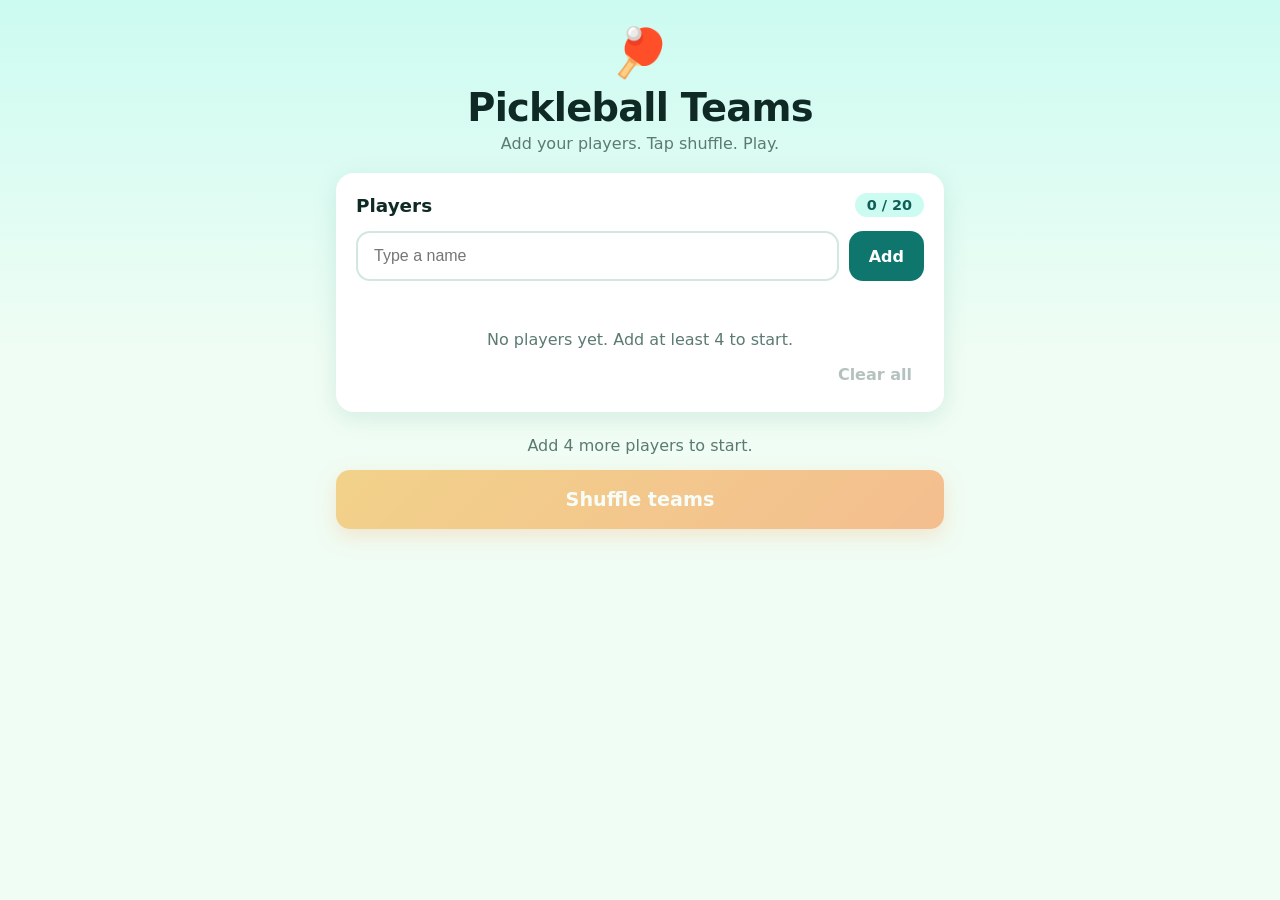
==== index.html @ 1338eb6f "Add Pickleball Team Randomizer website" ====
<!DOCTYPE html>
<html lang="en">
<head>
  <meta charset="UTF-8">
  <meta name="viewport" content="width=device-width, initial-scale=1">
  <meta name="theme-color" content="#0f766e">
  <title>Pickleball Team Randomizer</title>
  <link rel="stylesheet" href="styles.css">
</head>
<body>
  <main class="app">
    <header class="hero">
      <div class="ball" aria-hidden="true">🏓</div>
      <h1>Pickleball Teams</h1>
      <p class="tagline">Add your players. Tap shuffle. Play.</p>
    </header>

    <section class="card" aria-labelledby="players-title">
      <div class="card-head">
        <h2 id="players-title">Players</h2>
        <span id="count" class="count" aria-live="polite">0 / 20</span>
      </div>

      <form id="add-form" class="add-form" autocomplete="off">
        <label for="name-input" class="sr-only">Player name</label>
        <input id="name-input" type="text" maxlength="20" placeholder="Type a name" enterkeyhint="done">
        <button type="submit" id="add-btn" class="btn btn-primary">Add</button>
      </form>
      <p id="message" class="message" role="status" aria-live="polite"></p>

      <ul id="player-list" class="chips" aria-label="Players"></ul>
      <p id="empty" class="empty">No players yet. Add at least 4 to start.</p>

      <div class="row">
        <button type="button" id="clear-btn" class="btn btn-ghost">Clear all</button>
      </div>
    </section>

    <section class="cta">
      <p id="preview" class="preview" aria-live="polite"></p>
      <button type="button" id="shuffle-btn" class="btn btn-big" disabled>Shuffle teams</button>
    </section>

    <section id="results" class="results" aria-live="polite"></section>
  </main>
  <script src="app.js"></script>
</body>
</html>
---- styles.css ----
:root {
  --bg: #f0fdf4;
  --ink: #0f2a24;
  --muted: #5b7a72;
  --card: #ffffff;
  --brand: #0f766e;
  --brand-dark: #115e59;
  --accent: #f59e0b;
  --team-a: #0ea5e9;
  --team-b: #f97316;
  --danger: #dc2626;
  --radius: 18px;
  --shadow: 0 6px 24px rgba(15, 118, 110, .12);
}

* { box-sizing: border-box; }

body {
  margin: 0;
  font-family: system-ui, -apple-system, "Segoe UI", Roboto, sans-serif;
  background: linear-gradient(180deg, #ccfbf1 0%, var(--bg) 40%);
  color: var(--ink);
  min-height: 100vh;
  -webkit-tap-highlight-color: transparent;
}

.app { max-width: 640px; margin: 0 auto; padding: 24px 16px 64px; }
.sr-only { position: absolute; width: 1px; height: 1px; overflow: hidden; clip: rect(0 0 0 0); white-space: nowrap; }

.hero { text-align: center; margin-bottom: 20px; }
.hero h1 { margin: 4px 0; font-size: clamp(1.8rem, 6vw, 2.4rem); letter-spacing: -.02em; }
.tagline { margin: 0; color: var(--muted); }
.ball { font-size: 3rem; display: inline-block; animation: bounce 2.4s ease-in-out infinite; }

@keyframes bounce {
  0%, 100% { transform: translateY(0) rotate(0); }
  50% { transform: translateY(-10px) rotate(12deg); }
}

.card {
  background: var(--card);
  border-radius: var(--radius);
  padding: 20px;
  box-shadow: var(--shadow);
  animation: rise .5s ease both;
}
.card-head { display: flex; justify-content: space-between; align-items: center; }
.card-head h2 { margin: 0; font-size: 1.15rem; }

.count {
  background: #ccfbf1; color: var(--brand-dark);
  padding: 4px 12px; border-radius: 999px;
  font-weight: 700; font-size: .9rem;
  transition: transform .2s ease, background .2s ease;
}
.count.pop { animation: pop .3s ease; }
.count.full { background: #fde68a; color: #92400e; }

.add-form { display: flex; gap: 10px; margin-top: 14px; }
.add-form input {
  flex: 1; min-width: 0;
  font-size: 1rem; padding: 14px 16px;
  border: 2px solid #d1e7e1; border-radius: 14px;
  outline: none; transition: border-color .2s, box-shadow .2s;
}
.add-form input:focus { border-color: var(--brand); box-shadow: 0 0 0 4px rgba(15, 118, 110, .15); }
.add-form input.shake { animation: shake .35s; border-color: var(--danger); }

.btn {
  font: inherit; font-weight: 700; border: 0; cursor: pointer;
  border-radius: 14px; padding: 14px 20px;
  transition: transform .15s ease, box-shadow .2s ease, background .2s ease, opacity .2s;
}
.btn:active:not(:disabled) { transform: scale(.96); }
.btn:disabled { opacity: .45; cursor: not-allowed; }
.btn:focus-visible, .chip button:focus-visible { outline: 3px solid var(--accent); outline-offset: 2px; }
.btn-primary { background: var(--brand); color: #fff; }
.btn-primary:hover:not(:disabled) { background: var(--brand-dark); }
.btn-ghost { background: transparent; color: var(--muted); padding: 8px 12px; }
.btn-ghost:hover:not(:disabled) { color: var(--danger); }

.message { min-height: 1.3em; margin: 8px 2px 0; font-size: .9rem; color: var(--danger); }
.message.ok { color: var(--brand); }

.chips { list-style: none; padding: 0; margin: 8px 0 0; display: flex; flex-wrap: wrap; gap: 8px; }
.chip {
  display: inline-flex; align-items: center; gap: 6px;
  background: #ecfdf5; border: 1px solid #a7f3d0;
  padding: 8px 8px 8px 14px; border-radius: 999px; font-weight: 600;
  animation: pop .3s ease both;
}
.chip.leaving { animation: leave .25s ease forwards; }
.chip button {
  width: 26px; height: 26px; border: 0; border-radius: 50%;
  background: #d1fae5; color: var(--brand-dark); cursor: pointer;
  font-size: 1rem; line-height: 1; transition: background .2s, transform .2s;
}
.chip button:hover { background: #fecaca; color: var(--danger); transform: rotate(90deg); }
.empty { color: var(--muted); text-align: center; margin: 14px 0 0; }
.empty[hidden] { display: none; }
.row { display: flex; justify-content: flex-end; margin-top: 8px; }

.cta { text-align: center; margin: 24px 0; }
.preview { margin: 0 0 12px; color: var(--muted); min-height: 1.4em; }
.btn-big {
  width: 100%; font-size: 1.2rem; padding: 18px;
  background: linear-gradient(135deg, var(--accent), #f97316);
  color: #fff; box-shadow: 0 8px 20px rgba(249, 115, 22, .35);
}
.btn-big:hover:not(:disabled) { box-shadow: 0 10px 26px rgba(249, 115, 22, .45); transform: translateY(-2px); }
.btn-big.spin { animation: wiggle .5s ease; }

.results { display: grid; gap: 14px; }
.match {
  background: var(--card); border-radius: var(--radius);
  padding: 16px; box-shadow: var(--shadow);
  animation: rise .5s ease both;
}
.match h3 { margin: 0 0 10px; font-size: .8rem; text-transform: uppercase; letter-spacing: .08em; color: var(--muted); }
.sides { display: grid; grid-template-columns: 1fr auto 1fr; gap: 10px; align-items: center; }
.side { border-radius: 14px; padding: 12px; text-align: center; font-weight: 700; color: #fff; display: grid; gap: 2px; }
.side.a { background: var(--team-a); }
.side.b { background: var(--team-b); }
.vs { font-weight: 800; color: var(--muted); }
.sit { background: #fef3c7; }
.sit p { margin: 0; font-weight: 600; color: #92400e; }

@media (max-width: 420px) {
  .sides { grid-template-columns: 1fr; }
  .vs { text-align: center; }
}

@keyframes rise { from { opacity: 0; transform: translateY(14px); } to { opacity: 1; transform: none; } }
@keyframes pop { 0% { transform: scale(.6); opacity: 0; } 70% { transform: scale(1.08); } 100% { transform: scale(1); opacity: 1; } }
@keyframes leave { to { transform: scale(.4); opacity: 0; } }
@keyframes shake { 25% { transform: translateX(-6px); } 75% { transform: translateX(6px); } }
@keyframes wiggle { 25% { transform: rotate(-2deg) scale(1.03); } 75% { transform: rotate(2deg) scale(1.03); } }

@media (prefers-reduced-motion: reduce) {
  *, *::before, *::after { animation-duration: .01ms !important; animation-iteration-count: 1 !important; transition-duration: .01ms !important; }
}
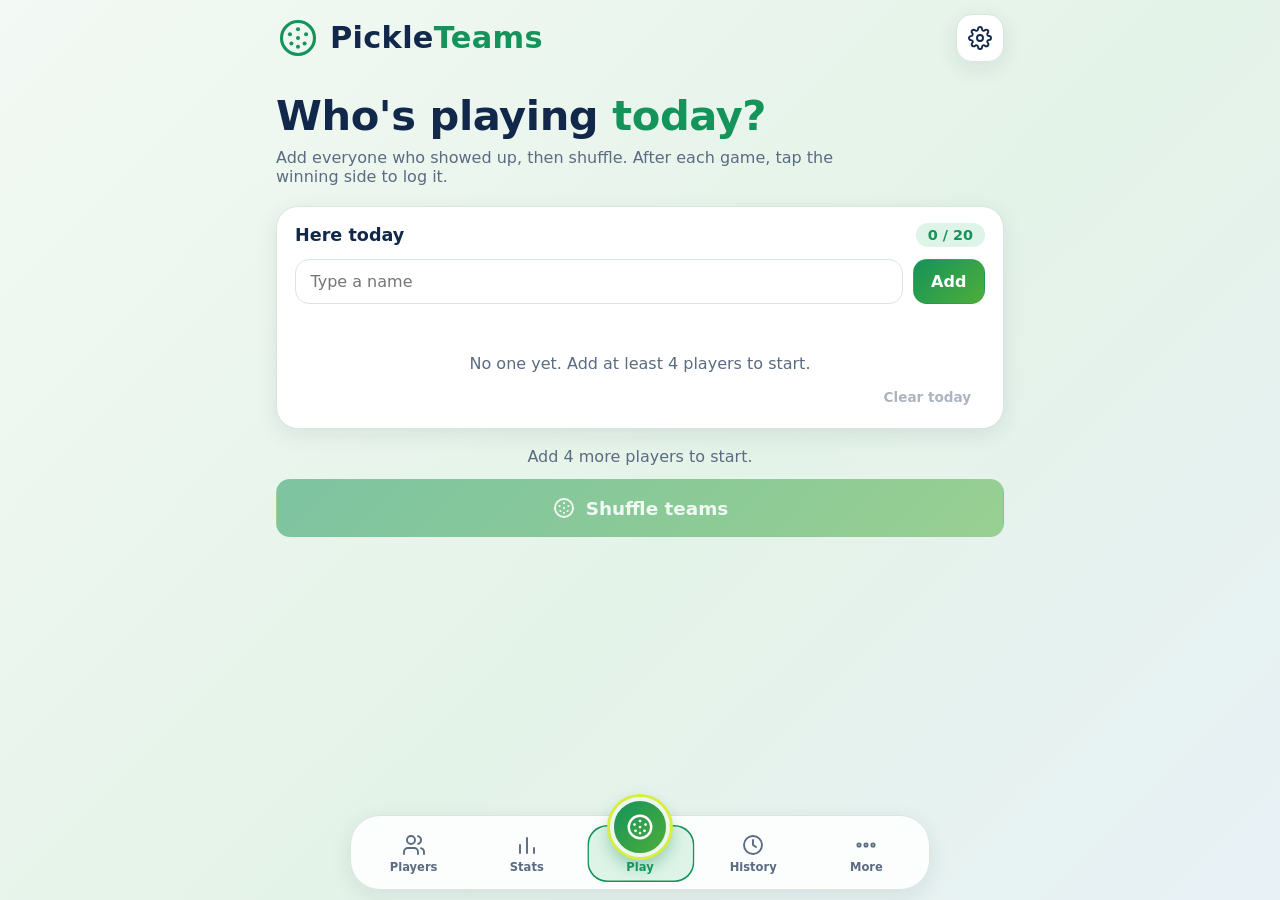
==== commit 4693ec10: "Redesign: OncoScan-style dock with 5 tabs, saved players, win/loss stats and history" ====
--- a/index.html
+++ b/index.html
@@ -1,48 +1,80 @@
-<!DOCTYPE html>
-<html lang="en">
-<head>
-  <meta charset="UTF-8">
-  <meta name="viewport" content="width=device-width, initial-scale=1">
-  <meta name="theme-color" content="#0f766e">
-  <title>Pickleball Team Randomizer</title>
-  <link rel="stylesheet" href="styles.css">
-</head>
-<body>
-  <main class="app">
-    <header class="hero">
-      <div class="ball" aria-hidden="true">🏓</div>
-      <h1>Pickleball Teams</h1>
-      <p class="tagline">Add your players. Tap shuffle. Play.</p>
-    </header>
+<!doctype html><html lang="en"><head>
+<meta charset="utf-8"><meta name="viewport" content="width=device-width,initial-scale=1,viewport-fit=cover">
+<meta name="theme-color" content="#14935a"><title>PickleTeams</title>
+<link rel="stylesheet" href="styles.css"><script src="theme.js"></script>
+<script defer src="store.js"></script><script defer src="app.js"></script>
+</head><body>
+<svg class="sprite" aria-hidden="true" focusable="false"><symbol id="i-ball" viewBox="0 0 24 24"><circle cx="12" cy="12" r="9"/><g fill="currentColor" stroke="none"><circle cx="12" cy="7.2" r="1.1"/><circle cx="7.6" cy="10" r="1.1"/><circle cx="16.4" cy="10" r="1.1"/><circle cx="12" cy="12" r="1.1"/><circle cx="8.4" cy="15" r="1.1"/><circle cx="15.6" cy="15" r="1.1"/><circle cx="12" cy="16.8" r="1.1"/></g></symbol><symbol id="i-users" viewBox="0 0 24 24"><path d="M16 21v-2a4 4 0 0 0-4-4H6a4 4 0 0 0-4 4v2"/><circle cx="9" cy="7" r="4"/><path d="M22 21v-2a4 4 0 0 0-3-3.87M16 3.13a4 4 0 0 1 0 7.75"/></symbol><symbol id="i-chart" viewBox="0 0 24 24"><path d="M5 20v-8M12 20V5M19 20v-5"/></symbol><symbol id="i-clock" viewBox="0 0 24 24"><circle cx="12" cy="12" r="9"/><path d="M12 7v5l3 2"/></symbol><symbol id="i-more" viewBox="0 0 24 24"><circle cx="5" cy="12" r="1.6"/><circle cx="12" cy="12" r="1.6"/><circle cx="19" cy="12" r="1.6"/></symbol><symbol id="i-gear" viewBox="0 0 24 24"><circle cx="12" cy="12" r="3"/><path d="M19.4 15a1.65 1.65 0 0 0 .33 1.82l.06.06a2 2 0 0 1 0 2.83 2 2 0 0 1-2.83 0l-.06-.06a1.65 1.65 0 0 0-1.82-.33 1.65 1.65 0 0 0-1 1.51V21a2 2 0 0 1-2 2 2 2 0 0 1-2-2v-.09A1.65 1.65 0 0 0 9 19.4a1.65 1.65 0 0 0-1.82.33l-.06.06a2 2 0 0 1-2.83 0 2 2 0 0 1 0-2.83l.06-.06a1.65 1.65 0 0 0 .33-1.82 1.65 1.65 0 0 0-1.51-1H3a2 2 0 0 1-2-2 2 2 0 0 1 2-2h.09A1.65 1.65 0 0 0 4.6 9a1.65 1.65 0 0 0-.33-1.82l-.06-.06a2 2 0 0 1 0-2.83 2 2 0 0 1 2.83 0l.06.06a1.65 1.65 0 0 0 1.82.33H9a1.65 1.65 0 0 0 1-1.51V3a2 2 0 0 1 2-2 2 2 0 0 1 2 2v.09a1.65 1.65 0 0 0 1 1.51 1.65 1.65 0 0 0 1.82-.33l.06-.06a2 2 0 0 1 2.83 0 2 2 0 0 1 0 2.83l-.06.06a1.65 1.65 0 0 0-.33 1.82V9a1.65 1.65 0 0 0 1.51 1H21a2 2 0 0 1 2 2 2 2 0 0 1-2 2h-.09a1.65 1.65 0 0 0-1.51 1z"/></symbol></svg>
+<header class="top">
+<a class="brand" href="#play" aria-label="PickleTeams home"><svg class="ico logo" aria-hidden="true"><use href="#i-ball"/></svg><span class="brand-text"><b>Pickle</b><span>Teams</span></span></a>
+<button id="gear" class="iconbtn" type="button" aria-label="Settings" aria-expanded="false" aria-controls="settings"><svg class="ico" aria-hidden="true"><use href="#i-gear"/></svg></button>
+</header>
+<div id="settings" class="popover" hidden><h2>Settings</h2><p class="muted">Appearance</p>
+<div class="seg" role="group" aria-label="Theme"><button type="button" data-theme-choice="light">&#9728;&#65039; Light</button><button type="button" data-theme-choice="dark">&#127769; Dark</button><button type="button" data-theme-choice="auto">&#128250; Auto</button></div></div>
+<main>
 
-    <section class="card" aria-labelledby="players-title">
-      <div class="card-head">
-        <h2 id="players-title">Players</h2>
-        <span id="count" class="count" aria-live="polite">0 / 20</span>
-      </div>
+<section class="view" id="view-play">
+<h1 class="hero">Who's playing <span class="accent">today?</span></h1>
+<p class="lede">Add everyone who showed up, then shuffle. After each game, tap the winning side to log it.</p>
+<div class="panel">
+<div class="card-head"><h2>Here today</h2><span id="count" class="pill" aria-live="polite">0 / 20</span></div>
+<form id="addForm" class="add-form" autocomplete="off"><label for="nameInput" class="sr-only">Player name</label>
+<input id="nameInput" type="text" maxlength="20" placeholder="Type a name" list="awayList" enterkeyhint="done" autocapitalize="words"><datalist id="awayList"></datalist>
+<button id="addBtn" class="btn primary" type="submit">Add</button></form>
+<p id="msg" class="status" role="status" aria-live="polite"></p>
+<ul id="chips" class="chips" aria-label="Players here today"></ul>
+<p id="empty" class="muted empty">No one yet. Add at least 4 players to start.</p>
+<div id="regWrap" hidden><p class="muted hint">Regulars. Tap to add:</p><div id="regulars" class="regs"></div></div>
+<div class="row end"><button id="clearToday" class="btn small ghost" type="button">Clear today</button></div>
+</div>
+<div class="cta"><p id="preview" class="muted" aria-live="polite"></p>
+<button id="shuffle" class="btn primary big-btn" type="button" disabled><svg class="ico" aria-hidden="true"><use href="#i-ball"/></svg><span id="shuffleLbl">Shuffle teams</span></button></div>
+<div id="results" class="results"></div>
+</section>
 
-      <form id="add-form" class="add-form" autocomplete="off">
-        <label for="name-input" class="sr-only">Player name</label>
-        <input id="name-input" type="text" maxlength="20" placeholder="Type a name" enterkeyhint="done">
-        <button type="submit" id="add-btn" class="btn btn-primary">Add</button>
-      </form>
-      <p id="message" class="message" role="status" aria-live="polite"></p>
+<section class="view" id="view-players" hidden>
+<h1 class="page-title">Players</h1>
+<div class="panel">
+<form id="pForm" class="add-form" autocomplete="off"><label for="pName" class="sr-only">New player name</label><input id="pName" type="text" maxlength="20" placeholder="Add a new player" autocapitalize="words"><button class="btn primary" type="submit">Add</button></form>
+<p id="pMsg" class="status" role="status" aria-live="polite"></p>
+<p class="muted hint">Use the switch to mark who is here today. Deleting a player keeps their past games in History.</p>
+<ul id="roster" class="roster"></ul>
+<p id="rosterEmpty" class="muted empty">No players saved yet.</p>
+</div></section>
 
-      <ul id="player-list" class="chips" aria-label="Players"></ul>
-      <p id="empty" class="empty">No players yet. Add at least 4 to start.</p>
+<section class="view" id="view-stats" hidden>
+<h1 class="page-title">Win / loss stats</h1>
+<div class="seg" id="statSeg" role="group" aria-label="Game type"><button type="button" data-f="all" class="on">All</button><button type="button" data-f="doubles">Doubles</button><button type="button" data-f="singles">Singles</button></div>
+<div class="tiles"><div class="tile"><b id="tGames">0</b><span>Games</span></div><div class="tile"><b id="tPlayers">0</b><span>Players</span></div><div class="tile"><b id="tLeader">-</b><span>Leader</span></div></div>
+<div class="panel">
+<label class="field">Sort by<select id="sortBy"><option value="wins">Most wins</option><option value="pct">Win %</option><option value="games">Most games</option></select></label>
+<div id="board" class="scroll"></div>
+<p class="muted hint">Doubles wins count for both partners. Win % needs a few games to mean much.</p>
+</div></section>
 
-      <div class="row">
-        <button type="button" id="clear-btn" class="btn btn-ghost">Clear all</button>
-      </div>
-    </section>
+<section class="view" id="view-history" hidden>
+<h1 class="page-title">History</h1>
+<div class="panel"><div id="histList"></div><p id="histEmpty" class="muted empty">No games logged yet. Tap a winning side on the Play tab.</p></div>
+</section>
 
-    <section class="cta">
-      <p id="preview" class="preview" aria-live="polite"></p>
-      <button type="button" id="shuffle-btn" class="btn btn-big" disabled>Shuffle teams</button>
-    </section>
-
-    <section id="results" class="results" aria-live="polite"></section>
-  </main>
-  <script src="app.js"></script>
-</body>
-</html>
+<section class="view" id="view-more" hidden>
+<h1 class="page-title">More</h1>
+<div class="card"><div class="card-head"><span class="emoji" aria-hidden="true">&#128190;</span><h2>Your data</h2></div>
+<p class="muted">Everything is saved on this device only. Download a backup to move it to another phone or keep it safe.</p>
+<div class="row"><button id="exportBtn" class="btn primary" type="button">Download backup</button><button id="importBtn" class="btn" type="button">Restore backup</button><input id="importFile" type="file" accept="application/json,.json" hidden></div>
+<p id="dataMsg" class="status" role="status" aria-live="polite"></p></div>
+<div class="card"><div class="card-head"><span class="emoji" aria-hidden="true">&#129529;</span><h2>Reset</h2></div>
+<div class="row"><button id="resetStats" class="btn" type="button">Clear game history</button><button id="resetAll" class="btn danger" type="button">Erase everything</button></div></div>
+<div class="card"><div class="card-head"><span class="emoji" aria-hidden="true">&#8505;&#65039;</span><h2>About</h2></div>
+<p class="muted">Groups of 4 play doubles. Two left over play singles. One left over sits out, and the player who has sat out least goes first.</p></div>
+</section>
+</main>
+<div id="toast" class="toast" role="status" aria-live="polite"></div>
+<nav class="dock" aria-label="Main"><span id="dockInd" class="dock-ind" aria-hidden="true"></span>
+<a href="#players" data-tab="players"><svg class="ico" aria-hidden="true"><use href="#i-users"/></svg><span class="lbl">Players</span></a>
+<a href="#stats" data-tab="stats"><svg class="ico" aria-hidden="true"><use href="#i-chart"/></svg><span class="lbl">Stats</span></a>
+<a href="#play" data-tab="play" class="play"><span class="bubble"><svg class="ico" aria-hidden="true"><use href="#i-ball"/></svg></span><span class="lbl">Play</span></a>
+<a href="#history" data-tab="history"><svg class="ico" aria-hidden="true"><use href="#i-clock"/></svg><span class="lbl">History</span></a>
+<a href="#more" data-tab="more"><svg class="ico" aria-hidden="true"><use href="#i-more"/></svg><span class="lbl">More</span></a>
+</nav>
+</body></html>
--- a/styles.css
+++ b/styles.css
@@ -1,141 +1,129 @@
-:root {
-  --bg: #f0fdf4;
-  --ink: #0f2a24;
-  --muted: #5b7a72;
-  --card: #ffffff;
-  --brand: #0f766e;
-  --brand-dark: #115e59;
-  --accent: #f59e0b;
-  --team-a: #0ea5e9;
-  --team-b: #f97316;
-  --danger: #dc2626;
-  --radius: 18px;
-  --shadow: 0 6px 24px rgba(15, 118, 110, .12);
-}
-
-* { box-sizing: border-box; }
-
-body {
-  margin: 0;
-  font-family: system-ui, -apple-system, "Segoe UI", Roboto, sans-serif;
-  background: linear-gradient(180deg, #ccfbf1 0%, var(--bg) 40%);
-  color: var(--ink);
-  min-height: 100vh;
-  -webkit-tap-highlight-color: transparent;
-}
-
-.app { max-width: 640px; margin: 0 auto; padding: 24px 16px 64px; }
-.sr-only { position: absolute; width: 1px; height: 1px; overflow: hidden; clip: rect(0 0 0 0); white-space: nowrap; }
-
-.hero { text-align: center; margin-bottom: 20px; }
-.hero h1 { margin: 4px 0; font-size: clamp(1.8rem, 6vw, 2.4rem); letter-spacing: -.02em; }
-.tagline { margin: 0; color: var(--muted); }
-.ball { font-size: 3rem; display: inline-block; animation: bounce 2.4s ease-in-out infinite; }
-
-@keyframes bounce {
-  0%, 100% { transform: translateY(0) rotate(0); }
-  50% { transform: translateY(-10px) rotate(12deg); }
-}
-
-.card {
-  background: var(--card);
-  border-radius: var(--radius);
-  padding: 20px;
-  box-shadow: var(--shadow);
-  animation: rise .5s ease both;
-}
-.card-head { display: flex; justify-content: space-between; align-items: center; }
-.card-head h2 { margin: 0; font-size: 1.15rem; }
-
-.count {
-  background: #ccfbf1; color: var(--brand-dark);
-  padding: 4px 12px; border-radius: 999px;
-  font-weight: 700; font-size: .9rem;
-  transition: transform .2s ease, background .2s ease;
-}
-.count.pop { animation: pop .3s ease; }
-.count.full { background: #fde68a; color: #92400e; }
-
-.add-form { display: flex; gap: 10px; margin-top: 14px; }
-.add-form input {
-  flex: 1; min-width: 0;
-  font-size: 1rem; padding: 14px 16px;
-  border: 2px solid #d1e7e1; border-radius: 14px;
-  outline: none; transition: border-color .2s, box-shadow .2s;
-}
-.add-form input:focus { border-color: var(--brand); box-shadow: 0 0 0 4px rgba(15, 118, 110, .15); }
-.add-form input.shake { animation: shake .35s; border-color: var(--danger); }
-
-.btn {
-  font: inherit; font-weight: 700; border: 0; cursor: pointer;
-  border-radius: 14px; padding: 14px 20px;
-  transition: transform .15s ease, box-shadow .2s ease, background .2s ease, opacity .2s;
-}
-.btn:active:not(:disabled) { transform: scale(.96); }
-.btn:disabled { opacity: .45; cursor: not-allowed; }
-.btn:focus-visible, .chip button:focus-visible { outline: 3px solid var(--accent); outline-offset: 2px; }
-.btn-primary { background: var(--brand); color: #fff; }
-.btn-primary:hover:not(:disabled) { background: var(--brand-dark); }
-.btn-ghost { background: transparent; color: var(--muted); padding: 8px 12px; }
-.btn-ghost:hover:not(:disabled) { color: var(--danger); }
-
-.message { min-height: 1.3em; margin: 8px 2px 0; font-size: .9rem; color: var(--danger); }
-.message.ok { color: var(--brand); }
-
-.chips { list-style: none; padding: 0; margin: 8px 0 0; display: flex; flex-wrap: wrap; gap: 8px; }
-.chip {
-  display: inline-flex; align-items: center; gap: 6px;
-  background: #ecfdf5; border: 1px solid #a7f3d0;
-  padding: 8px 8px 8px 14px; border-radius: 999px; font-weight: 600;
-  animation: pop .3s ease both;
-}
-.chip.leaving { animation: leave .25s ease forwards; }
-.chip button {
-  width: 26px; height: 26px; border: 0; border-radius: 50%;
-  background: #d1fae5; color: var(--brand-dark); cursor: pointer;
-  font-size: 1rem; line-height: 1; transition: background .2s, transform .2s;
-}
-.chip button:hover { background: #fecaca; color: var(--danger); transform: rotate(90deg); }
-.empty { color: var(--muted); text-align: center; margin: 14px 0 0; }
-.empty[hidden] { display: none; }
-.row { display: flex; justify-content: flex-end; margin-top: 8px; }
-
-.cta { text-align: center; margin: 24px 0; }
-.preview { margin: 0 0 12px; color: var(--muted); min-height: 1.4em; }
-.btn-big {
-  width: 100%; font-size: 1.2rem; padding: 18px;
-  background: linear-gradient(135deg, var(--accent), #f97316);
-  color: #fff; box-shadow: 0 8px 20px rgba(249, 115, 22, .35);
-}
-.btn-big:hover:not(:disabled) { box-shadow: 0 10px 26px rgba(249, 115, 22, .45); transform: translateY(-2px); }
-.btn-big.spin { animation: wiggle .5s ease; }
-
-.results { display: grid; gap: 14px; }
-.match {
-  background: var(--card); border-radius: var(--radius);
-  padding: 16px; box-shadow: var(--shadow);
-  animation: rise .5s ease both;
-}
-.match h3 { margin: 0 0 10px; font-size: .8rem; text-transform: uppercase; letter-spacing: .08em; color: var(--muted); }
-.sides { display: grid; grid-template-columns: 1fr auto 1fr; gap: 10px; align-items: center; }
-.side { border-radius: 14px; padding: 12px; text-align: center; font-weight: 700; color: #fff; display: grid; gap: 2px; }
-.side.a { background: var(--team-a); }
-.side.b { background: var(--team-b); }
-.vs { font-weight: 800; color: var(--muted); }
-.sit { background: #fef3c7; }
-.sit p { margin: 0; font-weight: 600; color: #92400e; }
-
-@media (max-width: 420px) {
-  .sides { grid-template-columns: 1fr; }
-  .vs { text-align: center; }
-}
-
-@keyframes rise { from { opacity: 0; transform: translateY(14px); } to { opacity: 1; transform: none; } }
-@keyframes pop { 0% { transform: scale(.6); opacity: 0; } 70% { transform: scale(1.08); } 100% { transform: scale(1); opacity: 1; } }
-@keyframes leave { to { transform: scale(.4); opacity: 0; } }
-@keyframes shake { 25% { transform: translateX(-6px); } 75% { transform: translateX(6px); } }
-@keyframes wiggle { 25% { transform: rotate(-2deg) scale(1.03); } 75% { transform: rotate(2deg) scale(1.03); } }
-
-@media (prefers-reduced-motion: reduce) {
-  *, *::before, *::after { animation-duration: .01ms !important; animation-iteration-count: 1 !important; transition-duration: .01ms !important; }
-}
+:root{--bg1:#f3f9f4;--bg2:#e4f3e8;--bg3:#e8f1f6;--page:#edf6ef;--card:#fff;--text:#12284a;--muted:#5b6b82;--line:#d9e6de;--brand:#14935a;--brand2:#4fae3a;--brand-soft:#dff4e8;--navy:#12284a;--danger:#b3261e;--ok:#17794a;--warn:#a85f00;--lime:#d7ee3c;--ta:#1d6fb8;--tb:#d9650a;--dock:rgba(255,255,255,.88);--shadow:0 6px 22px rgba(18,40,74,.09);--input:#fff;--head:#eef3f0;--ease:cubic-bezier(.4,.1,.2,1)}
+[data-theme=dark]{--bg1:#08170f;--bg2:#0c2418;--bg3:#08171f;--page:#0a1b12;--card:#12281d;--text:#e8f3ec;--muted:#9fb8aa;--line:#254636;--brand:#3fcf8b;--brand2:#7fd24a;--brand-soft:#123a28;--navy:#e8f3ec;--danger:#ff8a80;--ok:#6fdc9f;--warn:#ffc266;--ta:#2f82cf;--tb:#d9650a;--dock:rgba(14,34,24,.9);--shadow:0 6px 22px rgba(0,0,0,.35);--input:#0d2218;--head:#173526}
+*{box-sizing:border-box}
+html{-webkit-text-size-adjust:100%}
+body{margin:0;font-family:Poppins,'Segoe UI',system-ui,-apple-system,Roboto,sans-serif;color:var(--text);background:linear-gradient(135deg,var(--bg1),var(--bg2) 55%,var(--bg3)) fixed;min-height:100vh;-webkit-tap-highlight-color:transparent}
+.sprite{position:absolute;width:0;height:0;overflow:hidden}
+.sr-only{position:absolute;width:1px;height:1px;overflow:hidden;clip:rect(0 0 0 0);white-space:nowrap}
+.ico{width:24px;height:24px;fill:none;stroke:currentColor;stroke-width:1.9;stroke-linecap:round;stroke-linejoin:round;flex:none}
+h1,h2,h3{margin:0}p{margin:.4rem 0}
+.muted{color:var(--muted)}.hint{font-size:.85rem}
+.top{display:flex;align-items:center;gap:12px;max-width:760px;margin:0 auto;padding:max(14px,env(safe-area-inset-top)) 16px 8px}
+.brand{display:flex;align-items:center;gap:10px;text-decoration:none;color:var(--brand);margin-right:auto}
+.logo{width:44px;height:44px;stroke-width:1.7}
+.brand-text{font-size:1.9rem;font-weight:800;letter-spacing:.01em;line-height:1}
+.brand-text b{color:var(--navy)}.brand-text span{color:var(--brand)}
+.iconbtn{display:grid;place-items:center;width:48px;height:48px;border-radius:16px;border:1px solid var(--line);background:var(--card);color:var(--text);box-shadow:var(--shadow);cursor:pointer}
+.iconbtn .ico{transition:transform .2s var(--ease)}
+@media (hover:hover){.iconbtn:hover .ico{transform:rotate(25deg)}}
+.popover{position:absolute;right:16px;top:76px;z-index:30;width:min(320px,calc(100% - 32px));background:var(--card);border:1px solid var(--line);border-radius:18px;padding:16px;box-shadow:var(--shadow)}
+.popover:not([hidden]){animation:pop .22s var(--ease) both;transform-origin:top right}
+.popover h2{font-size:1.05rem}
+main{max-width:760px;margin:0 auto;padding:0 16px 150px}
+.view[hidden]{display:none}
+.view:not([hidden]){animation:viewIn .3s ease both}
+@keyframes viewIn{from{opacity:0;transform:translateY(10px)}to{opacity:1;transform:none}}
+@keyframes pop{from{opacity:0;transform:scale(.9)}to{opacity:1;transform:none}}
+@keyframes leave{to{opacity:0;transform:scale(.4)}}
+@keyframes shake{25%{transform:translateX(-6px)}75%{transform:translateX(6px)}}
+@keyframes spin{to{transform:rotate(360deg)}}
+@keyframes bob{0%,100%{transform:translateY(0)}50%{transform:translateY(-5px)}}
+.hero{font-size:clamp(1.8rem,6vw,2.6rem);line-height:1.15;margin:22px 0 8px;font-weight:700;letter-spacing:-.01em;color:var(--navy)}
+.hero .accent{color:var(--brand)}
+.lede{color:var(--muted);max-width:560px;margin:0 0 20px}
+.page-title{font-size:1.7rem;margin:14px 0}
+.panel,.card{background:var(--card);border:1px solid var(--line);border-radius:22px;padding:16px 18px;box-shadow:var(--shadow);margin-bottom:14px}
+.card-head{display:flex;align-items:center;gap:12px}.card-head h2{font-size:1.1rem;flex:1}
+.emoji{font-size:1.8rem;line-height:1}
+.pill{background:var(--brand-soft);color:var(--brand);padding:4px 12px;border-radius:999px;font-weight:700;font-size:.9rem}
+.pill.full{background:var(--lime);color:#3a4a00}
+.pill.pop{animation:pop .3s ease}
+.add-form{display:flex;gap:10px;margin-top:12px}
+input[type=text],select{display:block;width:100%;padding:.75rem .9rem;border:1px solid var(--line);border-radius:14px;background:var(--input);color:var(--text);font:inherit;transition:border-color .2s,box-shadow .2s}
+.add-form input{flex:1;min-width:0}
+input:focus,select:focus{outline:3px solid var(--brand);outline-offset:0;border-color:var(--brand)}
+input.shake{animation:shake .35s;border-color:var(--danger)}
+.field{display:block;font-weight:600;font-size:.9rem;margin:.2rem 0 .8rem}.field select{margin-top:6px}
+.btn{padding:.7rem 1.1rem;border-radius:14px;border:1px solid var(--line);background:var(--card);color:var(--text);font:inherit;font-weight:600;cursor:pointer;transition:filter .2s,transform .12s,opacity .2s}
+.btn:active:not(:disabled){transform:scale(.97)}
+.btn:disabled{opacity:.5;cursor:not-allowed}
+.btn.primary{background:linear-gradient(135deg,var(--brand),var(--brand2));border-color:transparent;color:#fff}
+.btn.primary:hover:not(:disabled){filter:brightness(1.07)}
+.btn.danger{color:var(--danger);border-color:var(--danger)}
+.btn.ghost{background:none;border-color:transparent;color:var(--muted)}
+.btn.small{padding:.35rem .8rem;font-size:.85rem;white-space:nowrap}
+.btn:focus-visible,.dock a:focus-visible,.iconbtn:focus-visible,.chip button:focus-visible,.side:focus-visible{outline:3px solid var(--brand);outline-offset:2px}
+.big-btn{width:100%;display:flex;align-items:center;justify-content:center;gap:10px;font-size:1.15rem;padding:1rem}
+.big-btn.spin .ico{animation:spin .6s var(--ease)}
+.row{display:flex;flex-wrap:wrap;gap:10px;align-items:center;margin:.6rem 0}.row.end{justify-content:flex-end;margin-bottom:0}
+.status{min-height:1.4em;font-weight:600;font-size:.9rem;margin:.5rem 2px 0}.status.error{color:var(--danger)}.status.ok{color:var(--ok)}
+.chips,.roster{list-style:none;padding:0;margin:8px 0 0}
+.chips{display:flex;flex-wrap:wrap;gap:8px}
+.chip{display:inline-flex;align-items:center;gap:6px;background:var(--brand-soft);border:1px solid var(--line);padding:6px 6px 6px 14px;border-radius:999px;font-weight:600}
+.chip.new{animation:pop .3s ease both}.chip.leaving{animation:leave .22s ease forwards}
+.chip button{width:28px;height:28px;border:0;border-radius:50%;background:var(--card);color:var(--muted);cursor:pointer;font-size:1.1rem;line-height:1;transition:background .2s,transform .2s,color .2s}
+.chip button:hover{color:var(--danger);transform:rotate(90deg)}
+.empty{text-align:center;margin:14px 0 0}.empty[hidden]{display:none}
+.regs{display:flex;flex-wrap:wrap;gap:8px}
+.reg{font:inherit;font-weight:600;font-size:.9rem;padding:.4rem .8rem;border-radius:999px;border:1px dashed var(--brand);background:none;color:var(--brand);cursor:pointer;transition:background .2s,transform .12s}
+.reg:hover{background:var(--brand-soft)}.reg:active{transform:scale(.95)}
+.cta{margin:18px 0;text-align:center}.cta p{margin:0 0 10px;min-height:1.4em}
+.results{display:grid;gap:14px}
+.match{background:var(--card);border:1px solid var(--line);border-radius:22px;padding:14px 16px;box-shadow:var(--shadow)}
+.match.enter{animation:viewIn .45s ease both}
+.match h3{font-size:.78rem;text-transform:uppercase;letter-spacing:.08em;color:var(--muted);margin-bottom:10px}
+.sides{display:grid;grid-template-columns:1fr auto 1fr;gap:10px;align-items:center}
+.vs{font-weight:800;color:var(--muted)}
+.side{position:relative;display:grid;gap:2px;justify-items:center;min-height:68px;align-content:center;padding:12px 8px;border:0;border-radius:16px;color:#fff;font:inherit;font-weight:700;cursor:pointer;transition:transform .2s var(--ease),opacity .25s,box-shadow .25s}
+.side.a{background:var(--ta)}.side.b{background:var(--tb)}
+.side:active{transform:scale(.97)}
+.side.win{box-shadow:0 0 0 3px var(--lime),0 8px 18px rgba(0,0,0,.2);transform:scale(1.02)}
+.side.lose{opacity:.45}
+.side .tag{font-size:.75rem;font-weight:700;background:var(--lime);color:#2c3a00;border-radius:999px;padding:1px 10px;margin-top:4px;animation:pop .3s ease both}
+.sitcard{background:var(--brand-soft)}
+.sitcard p{margin:0;font-weight:600}
+.tiles{display:grid;grid-template-columns:repeat(3,1fr);gap:10px;margin:0 0 14px}
+.tile{background:var(--card);border:1px solid var(--line);border-radius:18px;padding:12px;text-align:center;box-shadow:var(--shadow);min-width:0}
+.tile b{display:block;font-size:1.4rem;overflow:hidden;text-overflow:ellipsis;white-space:nowrap}.tile span{font-size:.8rem;color:var(--muted)}
+.seg{position:relative;display:flex;gap:6px;background:var(--head);padding:5px;border-radius:16px;margin:.5rem 0 14px}
+.seg button{flex:1;padding:.6rem .5rem;border-radius:12px;border:0;background:transparent;color:var(--text);font:inherit;font-weight:600;cursor:pointer;transition:background .25s,color .25s,box-shadow .25s}
+.seg button.on{background:var(--card);color:var(--brand);box-shadow:var(--shadow)}
+.seg button:focus-visible{outline:3px solid var(--brand)}
+.scroll{overflow:auto;max-height:65vh}
+table{border-collapse:collapse;width:100%;font-size:.92rem}
+th,td{text-align:right;padding:.55rem .4rem;border-bottom:1px solid var(--line)}
+th:nth-child(2),td:nth-child(2){text-align:left;width:100%}
+th{color:var(--muted);font-size:.78rem;text-transform:uppercase;letter-spacing:.05em;position:sticky;top:0;background:var(--card)}
+tbody tr{animation:viewIn .35s ease both}
+td.name{font-weight:700;max-width:30vw;overflow:hidden;text-overflow:ellipsis;white-space:nowrap}
+.bar{display:block;height:5px;border-radius:5px;background:var(--head);margin-top:4px;overflow:hidden}.bar i{display:block;height:100%;background:linear-gradient(90deg,var(--brand),var(--brand2));transition:width .6s var(--ease)}
+.hot{color:var(--ok);font-weight:700}.cold{color:var(--danger);font-weight:700}
+.roster li{display:flex;align-items:center;gap:12px;padding:10px 0;border-bottom:1px solid var(--line);animation:viewIn .3s ease both}
+.roster li:last-child{border-bottom:0}
+.rname{flex:1;min-width:0;font-weight:700;overflow:hidden;text-overflow:ellipsis}.rname small{display:block;font-weight:500;color:var(--muted)}
+.switch{position:relative;display:inline-block;width:50px;height:30px;flex:none}
+.switch input{position:absolute;opacity:0;inset:0;width:100%;height:100%;margin:0;cursor:pointer;z-index:1}
+.slider{position:absolute;inset:0;border-radius:999px;background:var(--head);border:1px solid var(--line);transition:background .25s}
+.slider::after{content:'';position:absolute;top:3px;left:3px;width:22px;height:22px;border-radius:50%;background:#fff;box-shadow:0 1px 4px rgba(0,0,0,.3);transition:transform .28s var(--ease)}
+.switch input:checked+.slider{background:var(--brand)}.switch input:checked+.slider::after{transform:translateX(20px)}
+.switch input:focus-visible+.slider{outline:3px solid var(--brand);outline-offset:2px}
+.day{font-size:.8rem;font-weight:700;text-transform:uppercase;letter-spacing:.06em;color:var(--muted);margin:14px 0 4px}.day:first-child{margin-top:0}
+.game{display:flex;align-items:center;gap:10px;padding:10px 0;border-bottom:1px solid var(--line);animation:viewIn .3s ease both}
+.game .txt{flex:1;min-width:0;overflow-wrap:anywhere}.game small{display:block;color:var(--muted)}
+.game .w{font-weight:700;color:var(--ok)}
+.game button{width:34px;height:34px;border-radius:50%;border:1px solid var(--line);background:var(--card);color:var(--muted);cursor:pointer;font-size:1.1rem;flex:none;transition:color .2s,border-color .2s}
+.game button:hover{color:var(--danger);border-color:var(--danger)}
+.toast{position:fixed;left:50%;bottom:112px;transform:translateX(-50%) translateY(8px);max-width:min(520px,92vw);background:var(--navy);color:var(--page);padding:.7rem 1rem;border-radius:14px;font-weight:600;opacity:0;pointer-events:none;transition:opacity .25s,transform .25s var(--ease);z-index:40}
+.toast.show{opacity:1;transform:translateX(-50%)}.toast.error{background:var(--danger);color:#fff}
+.dock{position:fixed;left:50%;bottom:calc(10px + env(safe-area-inset-bottom));transform:translateX(-50%);width:min(580px,calc(100% - 20px));display:grid;grid-template-columns:repeat(5,1fr);align-items:end;background:var(--dock);-webkit-backdrop-filter:blur(14px);backdrop-filter:blur(14px);border:1px solid var(--line);border-radius:30px;box-shadow:var(--shadow);padding:8px 6px;z-index:20}
+.dock-ind{position:absolute;left:0;top:0;width:0;height:0;border-radius:20px;background:var(--brand-soft);box-shadow:inset 0 0 0 1.5px var(--brand);opacity:0;pointer-events:none;z-index:-1}
+.dock-ind.on{opacity:1}
+.dock-ind.anim{transition:transform .34s var(--ease),width .34s var(--ease),height .34s var(--ease),opacity .2s}
+.dock a{display:flex;flex-direction:column;align-items:center;gap:3px;padding:7px 4px;margin:0 3px;border-radius:20px;color:var(--muted);text-decoration:none;font-size:.72rem;font-weight:700;transition:color .25s}
+.dock a[aria-current=page]{color:var(--brand)}
+.dock .play{color:var(--text)}.dock .play[aria-current=page]{color:var(--brand)}
+.dock .play .bubble{display:grid;place-items:center;width:60px;height:60px;margin-top:-34px;border-radius:50%;background:linear-gradient(135deg,var(--brand),var(--brand2));color:#fff;border:4px solid var(--page);box-shadow:0 8px 18px rgba(20,147,90,.45);transition:box-shadow .3s,transform .3s var(--ease)}
+.dock .play .bubble .ico{width:30px;height:30px}
+.dock .play[aria-current=page] .bubble{box-shadow:0 0 0 3px var(--lime),0 8px 18px rgba(20,147,90,.45);animation:bob 2.6s ease-in-out infinite}
+@media(max-width:420px){.sides{grid-template-columns:1fr}.vs{text-align:center}.brand-text{font-size:1.6rem}.logo{width:38px;height:38px}}
+@media(prefers-reduced-motion:reduce){*,*::before,*::after{transition:none!important;animation:none!important}}
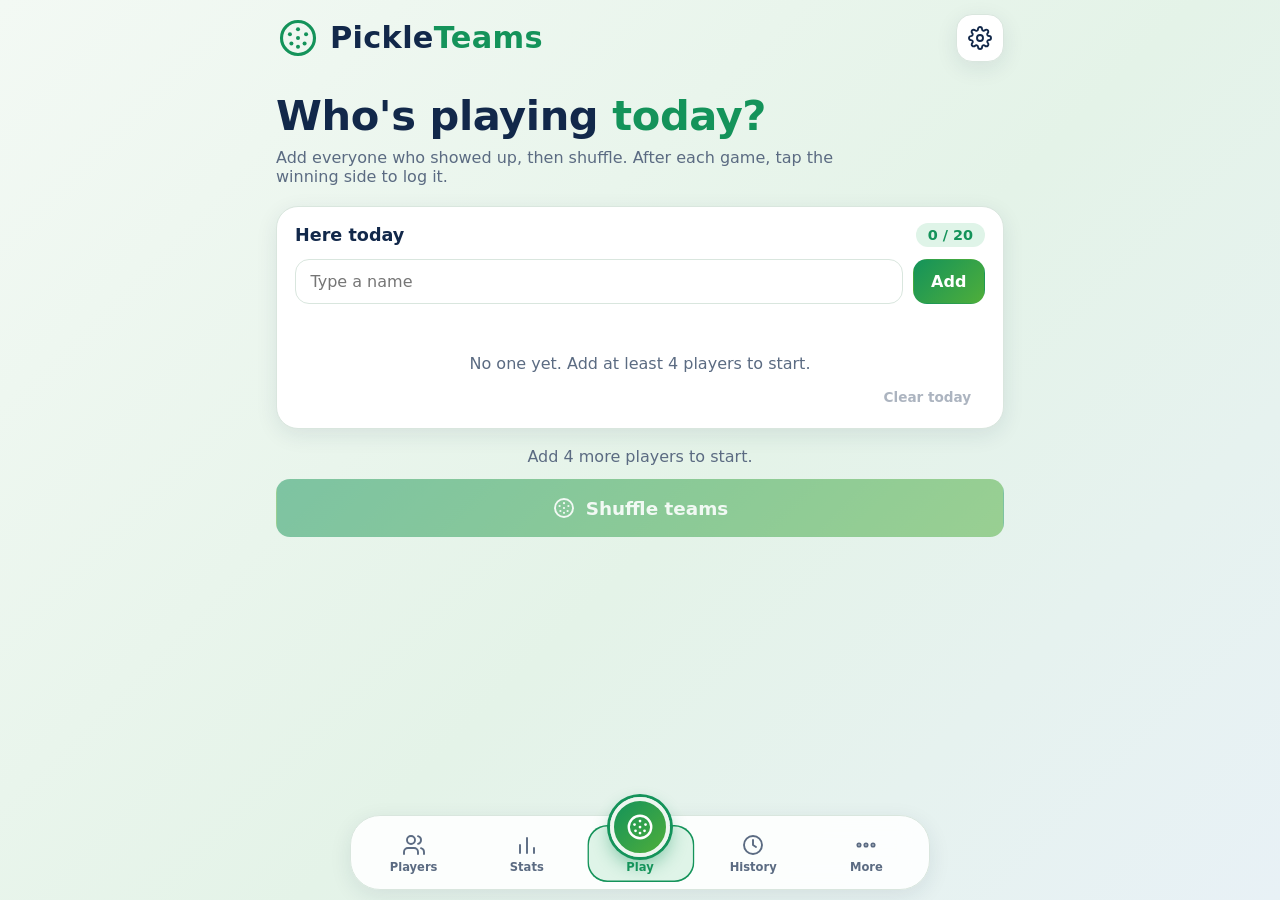
==== commit c0be3441: "v1.1: softer Play button ring, Win / Loss Stats title, gear rotates 180 degrees" ====
--- a/index.html
+++ b/index.html
@@ -43,7 +43,7 @@
 </div></section>
 
 <section class="view" id="view-stats" hidden>
-<h1 class="page-title">Win / loss stats</h1>
+<h1 class="page-title">Win / Loss Stats</h1>
 <div class="seg" id="statSeg" role="group" aria-label="Game type"><button type="button" data-f="all" class="on">All</button><button type="button" data-f="doubles">Doubles</button><button type="button" data-f="singles">Singles</button></div>
 <div class="tiles"><div class="tile"><b id="tGames">0</b><span>Games</span></div><div class="tile"><b id="tPlayers">0</b><span>Players</span></div><div class="tile"><b id="tLeader">-</b><span>Leader</span></div></div>
 <div class="panel">
--- a/styles.css
+++ b/styles.css
@@ -14,8 +14,9 @@
 .brand-text{font-size:1.9rem;font-weight:800;letter-spacing:.01em;line-height:1}
 .brand-text b{color:var(--navy)}.brand-text span{color:var(--brand)}
 .iconbtn{display:grid;place-items:center;width:48px;height:48px;border-radius:16px;border:1px solid var(--line);background:var(--card);color:var(--text);box-shadow:var(--shadow);cursor:pointer}
-.iconbtn .ico{transition:transform .2s var(--ease)}
+.iconbtn .ico{transition:transform .4s var(--ease)}
 @media (hover:hover){.iconbtn:hover .ico{transform:rotate(25deg)}}
+.iconbtn[aria-expanded=true] .ico{transform:rotate(180deg)}
 .popover{position:absolute;right:16px;top:76px;z-index:30;width:min(320px,calc(100% - 32px));background:var(--card);border:1px solid var(--line);border-radius:18px;padding:16px;box-shadow:var(--shadow)}
 .popover:not([hidden]){animation:pop .22s var(--ease) both;transform-origin:top right}
 .popover h2{font-size:1.05rem}
@@ -124,6 +125,6 @@
 .dock .play{color:var(--text)}.dock .play[aria-current=page]{color:var(--brand)}
 .dock .play .bubble{display:grid;place-items:center;width:60px;height:60px;margin-top:-34px;border-radius:50%;background:linear-gradient(135deg,var(--brand),var(--brand2));color:#fff;border:4px solid var(--page);box-shadow:0 8px 18px rgba(20,147,90,.45);transition:box-shadow .3s,transform .3s var(--ease)}
 .dock .play .bubble .ico{width:30px;height:30px}
-.dock .play[aria-current=page] .bubble{box-shadow:0 0 0 3px var(--lime),0 8px 18px rgba(20,147,90,.45);animation:bob 2.6s ease-in-out infinite}
+.dock .play[aria-current=page] .bubble{box-shadow:0 0 0 3px var(--brand),0 8px 18px rgba(20,147,90,.45);animation:bob 2.6s ease-in-out infinite}
 @media(max-width:420px){.sides{grid-template-columns:1fr}.vs{text-align:center}.brand-text{font-size:1.6rem}.logo{width:38px;height:38px}}
 @media(prefers-reduced-motion:reduce){*,*::before,*::after{transition:none!important;animation:none!important}}
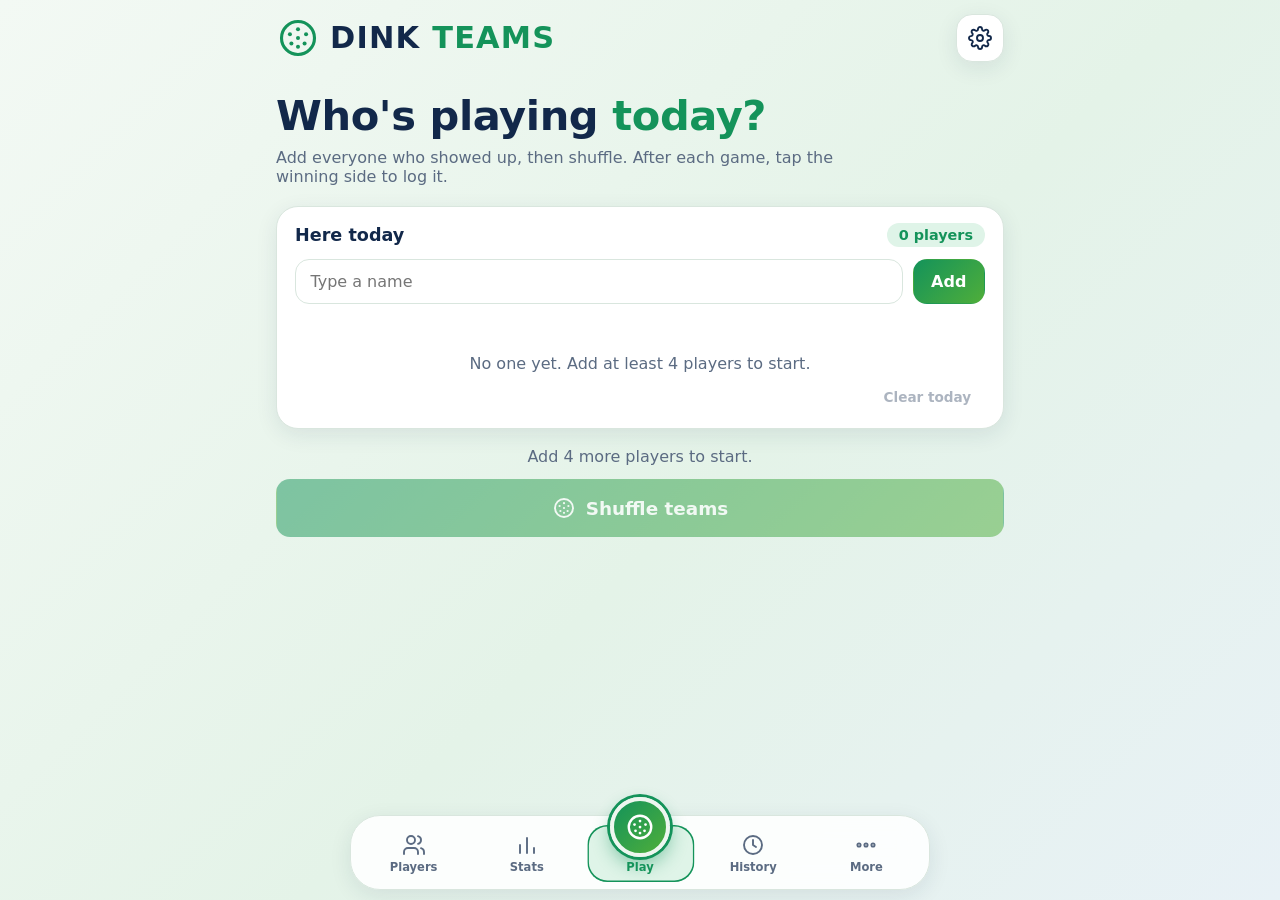
==== commit d7441c29: "v1.1: bouncing ball on Play tab and Shuffle, DINK TEAMS header, remove 20-player cap" ====
--- a/index.html
+++ b/index.html
@@ -1,12 +1,12 @@
 <!doctype html><html lang="en"><head>
 <meta charset="utf-8"><meta name="viewport" content="width=device-width,initial-scale=1,viewport-fit=cover">
-<meta name="theme-color" content="#14935a"><title>PickleTeams</title>
+<meta name="theme-color" content="#14935a"><title>DINK TEAMS</title>
 <link rel="stylesheet" href="styles.css"><script src="theme.js"></script>
 <script defer src="store.js"></script><script defer src="app.js"></script>
 </head><body>
 <svg class="sprite" aria-hidden="true" focusable="false"><symbol id="i-ball" viewBox="0 0 24 24"><circle cx="12" cy="12" r="9"/><g fill="currentColor" stroke="none"><circle cx="12" cy="7.2" r="1.1"/><circle cx="7.6" cy="10" r="1.1"/><circle cx="16.4" cy="10" r="1.1"/><circle cx="12" cy="12" r="1.1"/><circle cx="8.4" cy="15" r="1.1"/><circle cx="15.6" cy="15" r="1.1"/><circle cx="12" cy="16.8" r="1.1"/></g></symbol><symbol id="i-users" viewBox="0 0 24 24"><path d="M16 21v-2a4 4 0 0 0-4-4H6a4 4 0 0 0-4 4v2"/><circle cx="9" cy="7" r="4"/><path d="M22 21v-2a4 4 0 0 0-3-3.87M16 3.13a4 4 0 0 1 0 7.75"/></symbol><symbol id="i-chart" viewBox="0 0 24 24"><path d="M5 20v-8M12 20V5M19 20v-5"/></symbol><symbol id="i-clock" viewBox="0 0 24 24"><circle cx="12" cy="12" r="9"/><path d="M12 7v5l3 2"/></symbol><symbol id="i-more" viewBox="0 0 24 24"><circle cx="5" cy="12" r="1.6"/><circle cx="12" cy="12" r="1.6"/><circle cx="19" cy="12" r="1.6"/></symbol><symbol id="i-gear" viewBox="0 0 24 24"><circle cx="12" cy="12" r="3"/><path d="M19.4 15a1.65 1.65 0 0 0 .33 1.82l.06.06a2 2 0 0 1 0 2.83 2 2 0 0 1-2.83 0l-.06-.06a1.65 1.65 0 0 0-1.82-.33 1.65 1.65 0 0 0-1 1.51V21a2 2 0 0 1-2 2 2 2 0 0 1-2-2v-.09A1.65 1.65 0 0 0 9 19.4a1.65 1.65 0 0 0-1.82.33l-.06.06a2 2 0 0 1-2.83 0 2 2 0 0 1 0-2.83l.06-.06a1.65 1.65 0 0 0 .33-1.82 1.65 1.65 0 0 0-1.51-1H3a2 2 0 0 1-2-2 2 2 0 0 1 2-2h.09A1.65 1.65 0 0 0 4.6 9a1.65 1.65 0 0 0-.33-1.82l-.06-.06a2 2 0 0 1 0-2.83 2 2 0 0 1 2.83 0l.06.06a1.65 1.65 0 0 0 1.82.33H9a1.65 1.65 0 0 0 1-1.51V3a2 2 0 0 1 2-2 2 2 0 0 1 2 2v.09a1.65 1.65 0 0 0 1 1.51 1.65 1.65 0 0 0 1.82-.33l.06-.06a2 2 0 0 1 2.83 0 2 2 0 0 1 0 2.83l-.06.06a1.65 1.65 0 0 0-.33 1.82V9a1.65 1.65 0 0 0 1.51 1H21a2 2 0 0 1 2 2 2 2 0 0 1-2 2h-.09a1.65 1.65 0 0 0-1.51 1z"/></symbol></svg>
 <header class="top">
-<a class="brand" href="#play" aria-label="PickleTeams home"><svg class="ico logo" aria-hidden="true"><use href="#i-ball"/></svg><span class="brand-text"><b>Pickle</b><span>Teams</span></span></a>
+<a class="brand" href="#play" aria-label="DINK TEAMS home"><svg class="ico logo" aria-hidden="true"><use href="#i-ball"/></svg><span class="brand-text"><b>DINK</b> <span>TEAMS</span></span></a>
 <button id="gear" class="iconbtn" type="button" aria-label="Settings" aria-expanded="false" aria-controls="settings"><svg class="ico" aria-hidden="true"><use href="#i-gear"/></svg></button>
 </header>
 <div id="settings" class="popover" hidden><h2>Settings</h2><p class="muted">Appearance</p>
@@ -17,7 +17,7 @@
 <h1 class="hero">Who's playing <span class="accent">today?</span></h1>
 <p class="lede">Add everyone who showed up, then shuffle. After each game, tap the winning side to log it.</p>
 <div class="panel">
-<div class="card-head"><h2>Here today</h2><span id="count" class="pill" aria-live="polite">0 / 20</span></div>
+<div class="card-head"><h2>Here today</h2><span id="count" class="pill" aria-live="polite">0 players</span></div>
 <form id="addForm" class="add-form" autocomplete="off"><label for="nameInput" class="sr-only">Player name</label>
 <input id="nameInput" type="text" maxlength="20" placeholder="Type a name" list="awayList" enterkeyhint="done" autocapitalize="words"><datalist id="awayList"></datalist>
 <button id="addBtn" class="btn primary" type="submit">Add</button></form>
--- a/styles.css
+++ b/styles.css
@@ -11,7 +11,7 @@
 .top{display:flex;align-items:center;gap:12px;max-width:760px;margin:0 auto;padding:max(14px,env(safe-area-inset-top)) 16px 8px}
 .brand{display:flex;align-items:center;gap:10px;text-decoration:none;color:var(--brand);margin-right:auto}
 .logo{width:44px;height:44px;stroke-width:1.7}
-.brand-text{font-size:1.9rem;font-weight:800;letter-spacing:.01em;line-height:1}
+.brand-text{font-size:1.9rem;font-weight:800;letter-spacing:.04em;line-height:1}
 .brand-text b{color:var(--navy)}.brand-text span{color:var(--brand)}
 .iconbtn{display:grid;place-items:center;width:48px;height:48px;border-radius:16px;border:1px solid var(--line);background:var(--card);color:var(--text);box-shadow:var(--shadow);cursor:pointer}
 .iconbtn .ico{transition:transform .4s var(--ease)}
@@ -27,8 +27,9 @@
 @keyframes pop{from{opacity:0;transform:scale(.9)}to{opacity:1;transform:none}}
 @keyframes leave{to{opacity:0;transform:scale(.4)}}
 @keyframes shake{25%{transform:translateX(-6px)}75%{transform:translateX(6px)}}
-@keyframes spin{to{transform:rotate(360deg)}}
 @keyframes bob{0%,100%{transform:translateY(0)}50%{transform:translateY(-5px)}}
+@keyframes ballDock{0%{transform:translate(0,0) rotate(0)}18%{transform:translate(-9px,-9px) rotate(-90deg)}38%{transform:translate(9px,5px) rotate(120deg)}58%{transform:translate(-6px,8px) rotate(-100deg)}78%{transform:translate(6px,-5px) rotate(60deg)}100%{transform:translate(0,0) rotate(0)}}
+@keyframes ballPill{0%{transform:translate(0,0) rotate(0)}15%{transform:translate(-40px,-12px) rotate(-120deg)}35%{transform:translate(36px,9px) rotate(140deg)}55%{transform:translate(-24px,11px) rotate(-160deg)}75%{transform:translate(24px,-8px) rotate(90deg)}100%{transform:translate(0,0) rotate(0)}}
 .hero{font-size:clamp(1.8rem,6vw,2.6rem);line-height:1.15;margin:22px 0 8px;font-weight:700;letter-spacing:-.01em;color:var(--navy)}
 .hero .accent{color:var(--brand)}
 .lede{color:var(--muted);max-width:560px;margin:0 0 20px}
@@ -37,7 +38,6 @@
 .card-head{display:flex;align-items:center;gap:12px}.card-head h2{font-size:1.1rem;flex:1}
 .emoji{font-size:1.8rem;line-height:1}
 .pill{background:var(--brand-soft);color:var(--brand);padding:4px 12px;border-radius:999px;font-weight:700;font-size:.9rem}
-.pill.full{background:var(--lime);color:#3a4a00}
 .pill.pop{animation:pop .3s ease}
 .add-form{display:flex;gap:10px;margin-top:12px}
 input[type=text],select{display:block;width:100%;padding:.75rem .9rem;border:1px solid var(--line);border-radius:14px;background:var(--input);color:var(--text);font:inherit;transition:border-color .2s,box-shadow .2s}
@@ -55,7 +55,7 @@
 .btn.small{padding:.35rem .8rem;font-size:.85rem;white-space:nowrap}
 .btn:focus-visible,.dock a:focus-visible,.iconbtn:focus-visible,.chip button:focus-visible,.side:focus-visible{outline:3px solid var(--brand);outline-offset:2px}
 .big-btn{width:100%;display:flex;align-items:center;justify-content:center;gap:10px;font-size:1.15rem;padding:1rem}
-.big-btn.spin .ico{animation:spin .6s var(--ease)}
+.big-btn.bounce .ico{animation:ballPill .65s ease-in-out;will-change:transform}
 .row{display:flex;flex-wrap:wrap;gap:10px;align-items:center;margin:.6rem 0}.row.end{justify-content:flex-end;margin-bottom:0}
 .status{min-height:1.4em;font-weight:600;font-size:.9rem;margin:.5rem 2px 0}.status.error{color:var(--danger)}.status.ok{color:var(--ok)}
 .chips,.roster{list-style:none;padding:0;margin:8px 0 0}
@@ -125,6 +125,7 @@
 .dock .play{color:var(--text)}.dock .play[aria-current=page]{color:var(--brand)}
 .dock .play .bubble{display:grid;place-items:center;width:60px;height:60px;margin-top:-34px;border-radius:50%;background:linear-gradient(135deg,var(--brand),var(--brand2));color:#fff;border:4px solid var(--page);box-shadow:0 8px 18px rgba(20,147,90,.45);transition:box-shadow .3s,transform .3s var(--ease)}
 .dock .play .bubble .ico{width:30px;height:30px}
+.dock .play .bubble.bounce .ico{animation:ballDock .55s ease-in-out;will-change:transform}
 .dock .play[aria-current=page] .bubble{box-shadow:0 0 0 3px var(--brand),0 8px 18px rgba(20,147,90,.45);animation:bob 2.6s ease-in-out infinite}
 @media(max-width:420px){.sides{grid-template-columns:1fr}.vs{text-align:center}.brand-text{font-size:1.6rem}.logo{width:38px;height:38px}}
 @media(prefers-reduced-motion:reduce){*,*::before,*::after{transition:none!important;animation:none!important}}
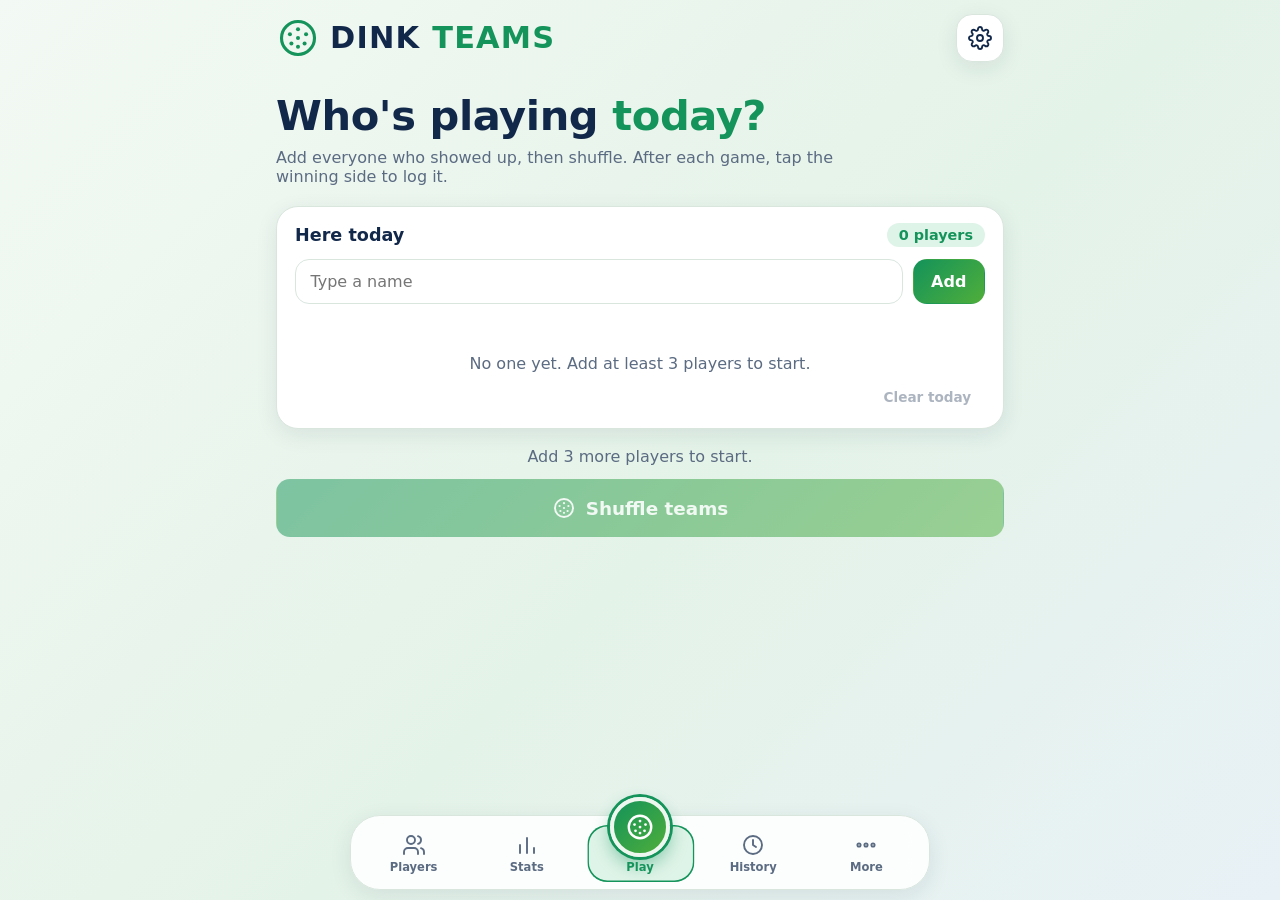
==== commit cb23ee81: "v1.1: random wall-bounce ball paths across the whole button, allow shuffle with 3 players" ====
--- a/index.html
+++ b/index.html
@@ -23,7 +23,7 @@
 <button id="addBtn" class="btn primary" type="submit">Add</button></form>
 <p id="msg" class="status" role="status" aria-live="polite"></p>
 <ul id="chips" class="chips" aria-label="Players here today"></ul>
-<p id="empty" class="muted empty">No one yet. Add at least 4 players to start.</p>
+<p id="empty" class="muted empty">No one yet. Add at least 3 players to start.</p>
 <div id="regWrap" hidden><p class="muted hint">Regulars. Tap to add:</p><div id="regulars" class="regs"></div></div>
 <div class="row end"><button id="clearToday" class="btn small ghost" type="button">Clear today</button></div>
 </div>
--- a/styles.css
+++ b/styles.css
@@ -28,8 +28,6 @@
 @keyframes leave{to{opacity:0;transform:scale(.4)}}
 @keyframes shake{25%{transform:translateX(-6px)}75%{transform:translateX(6px)}}
 @keyframes bob{0%,100%{transform:translateY(0)}50%{transform:translateY(-5px)}}
-@keyframes ballDock{0%{transform:translate(0,0) rotate(0)}18%{transform:translate(-9px,-9px) rotate(-90deg)}38%{transform:translate(9px,5px) rotate(120deg)}58%{transform:translate(-6px,8px) rotate(-100deg)}78%{transform:translate(6px,-5px) rotate(60deg)}100%{transform:translate(0,0) rotate(0)}}
-@keyframes ballPill{0%{transform:translate(0,0) rotate(0)}15%{transform:translate(-40px,-12px) rotate(-120deg)}35%{transform:translate(36px,9px) rotate(140deg)}55%{transform:translate(-24px,11px) rotate(-160deg)}75%{transform:translate(24px,-8px) rotate(90deg)}100%{transform:translate(0,0) rotate(0)}}
 .hero{font-size:clamp(1.8rem,6vw,2.6rem);line-height:1.15;margin:22px 0 8px;font-weight:700;letter-spacing:-.01em;color:var(--navy)}
 .hero .accent{color:var(--brand)}
 .lede{color:var(--muted);max-width:560px;margin:0 0 20px}
@@ -55,7 +53,7 @@
 .btn.small{padding:.35rem .8rem;font-size:.85rem;white-space:nowrap}
 .btn:focus-visible,.dock a:focus-visible,.iconbtn:focus-visible,.chip button:focus-visible,.side:focus-visible{outline:3px solid var(--brand);outline-offset:2px}
 .big-btn{width:100%;display:flex;align-items:center;justify-content:center;gap:10px;font-size:1.15rem;padding:1rem}
-.big-btn.bounce .ico{animation:ballPill .65s ease-in-out;will-change:transform}
+.big-btn .ico{position:relative;z-index:1}
 .row{display:flex;flex-wrap:wrap;gap:10px;align-items:center;margin:.6rem 0}.row.end{justify-content:flex-end;margin-bottom:0}
 .status{min-height:1.4em;font-weight:600;font-size:.9rem;margin:.5rem 2px 0}.status.error{color:var(--danger)}.status.ok{color:var(--ok)}
 .chips,.roster{list-style:none;padding:0;margin:8px 0 0}
@@ -125,7 +123,6 @@
 .dock .play{color:var(--text)}.dock .play[aria-current=page]{color:var(--brand)}
 .dock .play .bubble{display:grid;place-items:center;width:60px;height:60px;margin-top:-34px;border-radius:50%;background:linear-gradient(135deg,var(--brand),var(--brand2));color:#fff;border:4px solid var(--page);box-shadow:0 8px 18px rgba(20,147,90,.45);transition:box-shadow .3s,transform .3s var(--ease)}
 .dock .play .bubble .ico{width:30px;height:30px}
-.dock .play .bubble.bounce .ico{animation:ballDock .55s ease-in-out;will-change:transform}
 .dock .play[aria-current=page] .bubble{box-shadow:0 0 0 3px var(--brand),0 8px 18px rgba(20,147,90,.45);animation:bob 2.6s ease-in-out infinite}
 @media(max-width:420px){.sides{grid-template-columns:1fr}.vs{text-align:center}.brand-text{font-size:1.6rem}.logo{width:38px;height:38px}}
 @media(prefers-reduced-motion:reduce){*,*::before,*::after{transition:none!important;animation:none!important}}
